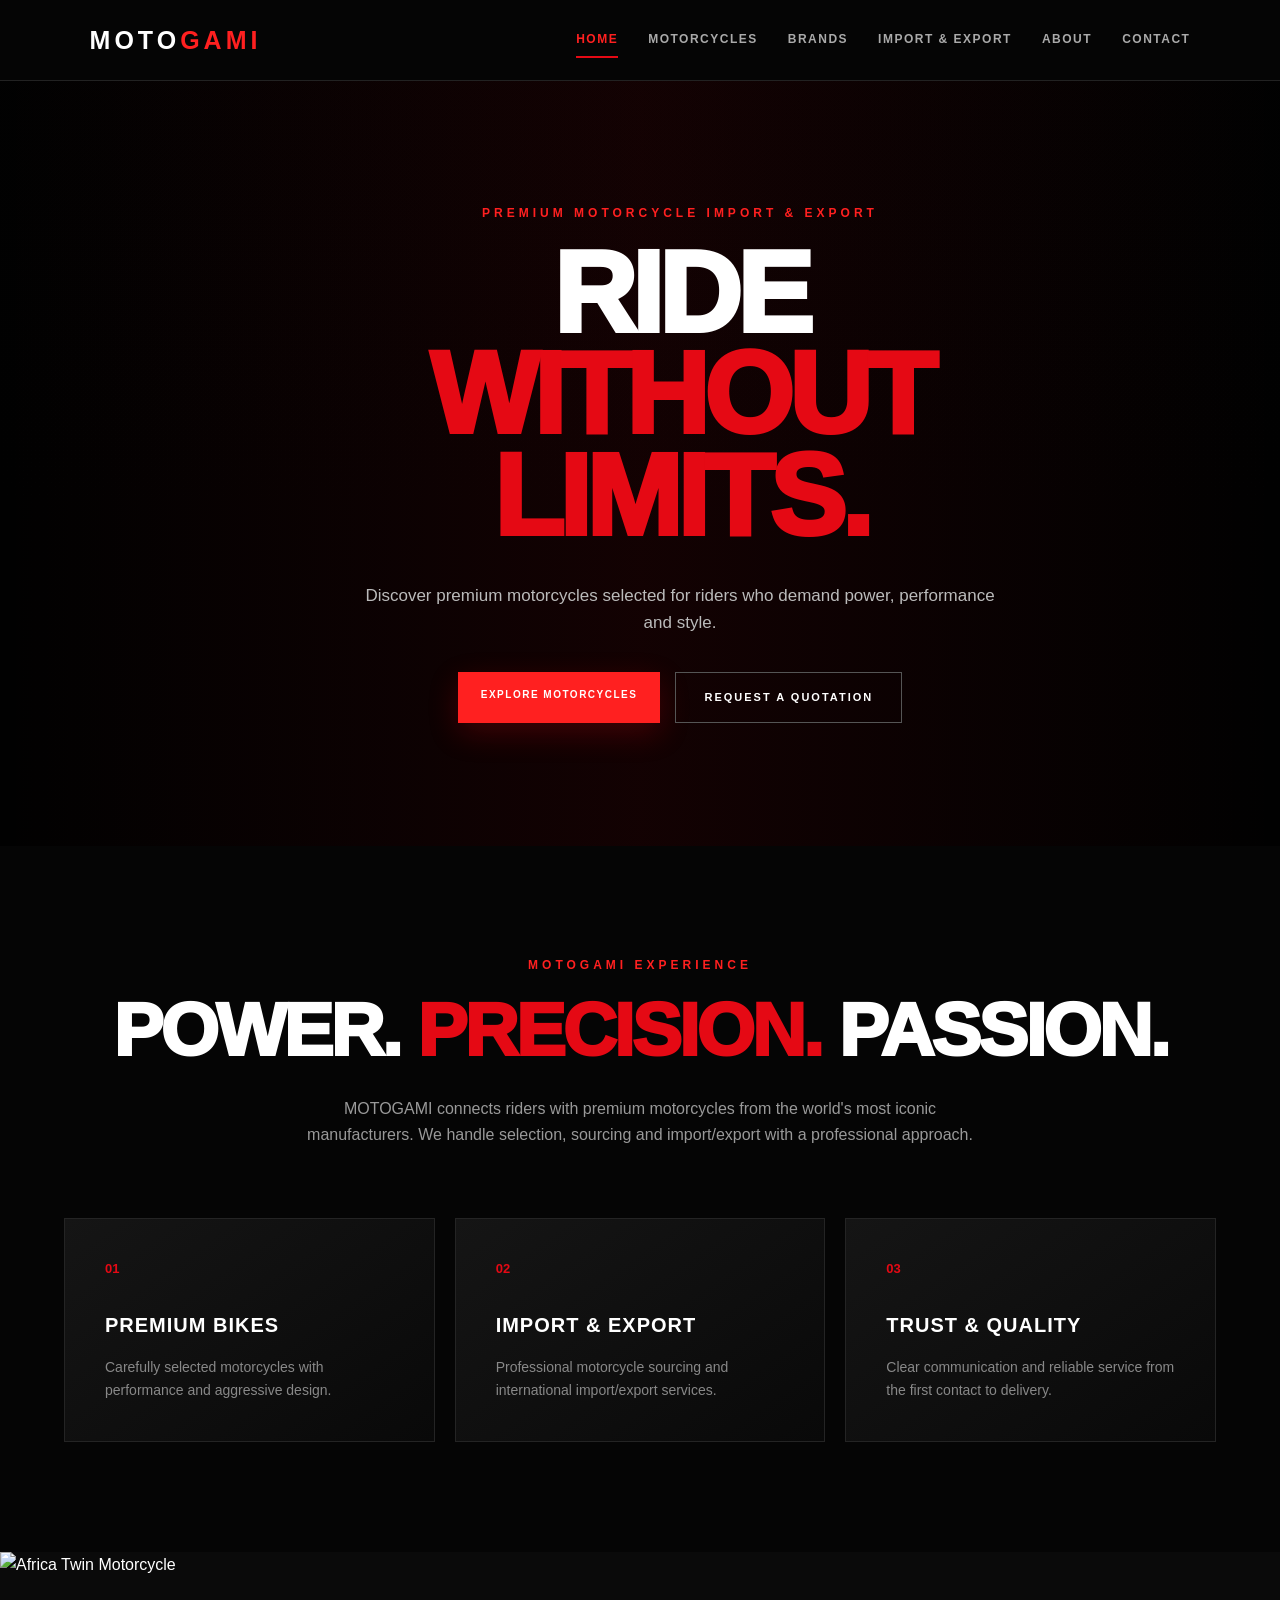
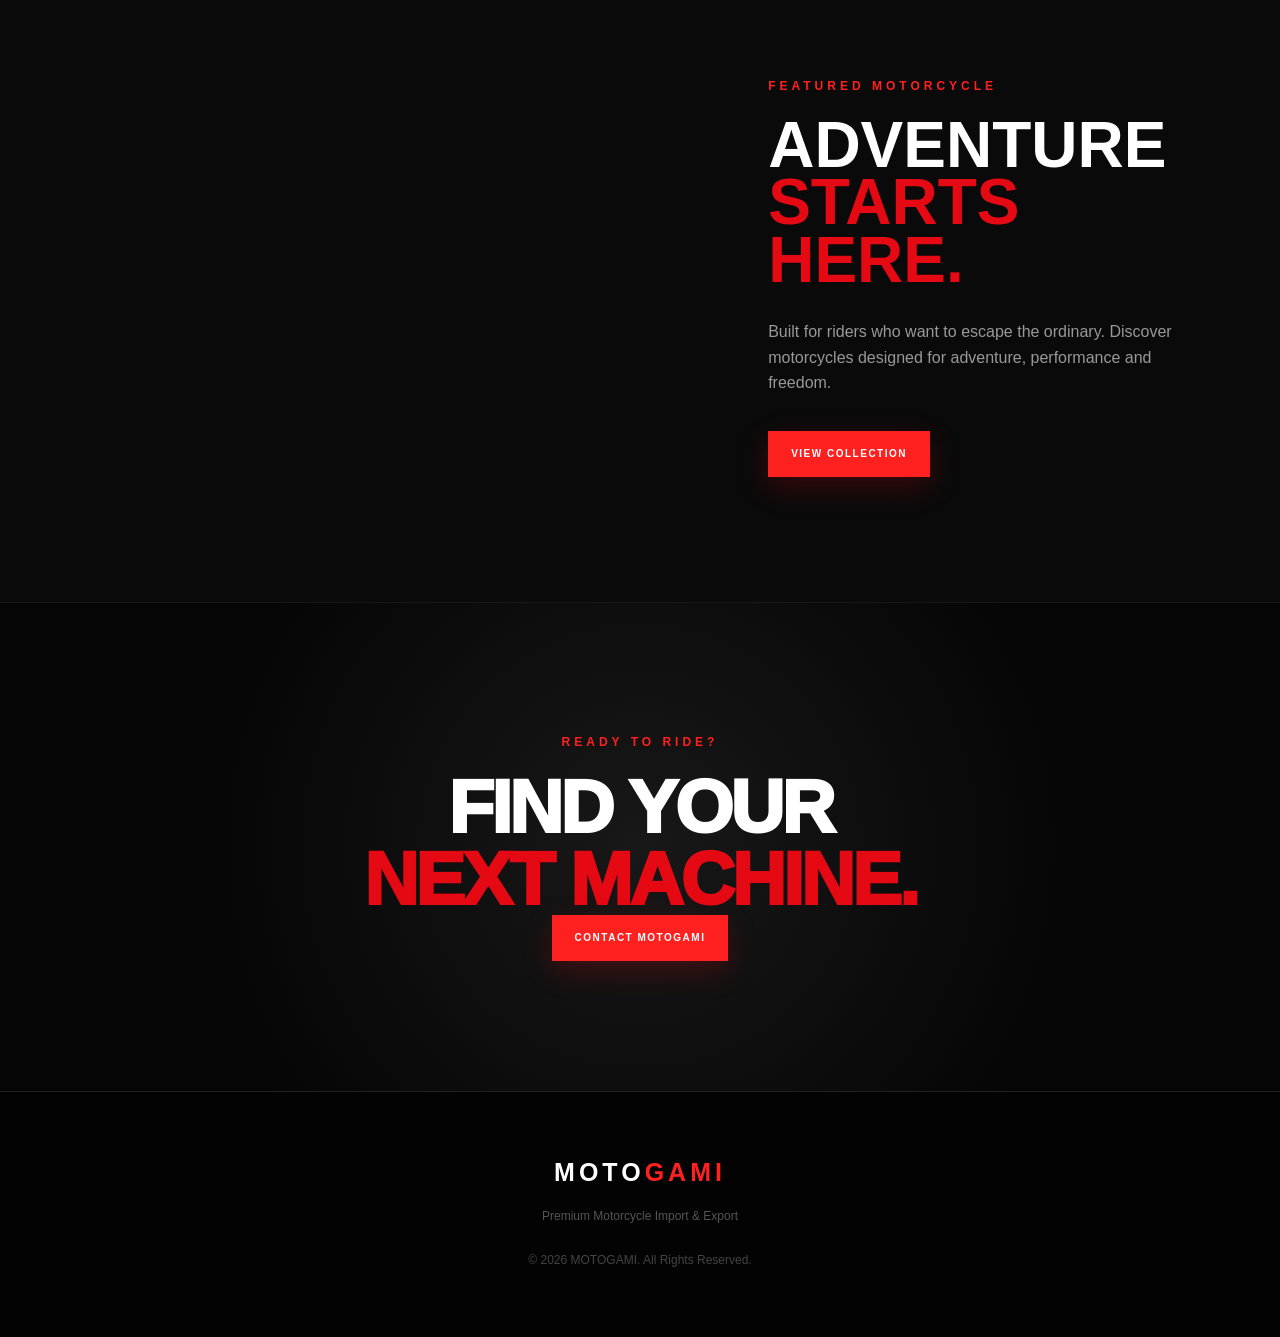
==== index.html @ 8d2bdc22 "Add files via upload" ====
<!DOCTYPE html>
<html lang="en">

<head>
    <meta charset="UTF-8">
    <meta name="viewport" content="width=device-width, initial-scale=1.0">

    <title>MOTOGAMI | Premium Motorcycles</title>

    <link rel="stylesheet" href="style.css">
</head>

<body>

    <!-- NAVBAR -->
    <header class="navbar">

        <div class="logo">
            MOTO<span>GAMI</span>
        </div>

        <nav>
            <a href="index.html" class="active">HOME</a>
            <a href="motorcycles.html">MOTORCYCLES</a>
            <a href="brands.html">BRANDS</a>
            <a href="import-export.html">IMPORT & EXPORT</a>
            <a href="about.html">ABOUT</a>
            <a href="contact.html">CONTACT</a>
        </nav>

    </header>


    <!-- HERO -->
    <main>

        <section class="hero">

            <div class="hero-overlay"></div>

            <div class="hero-content">

                <p class="small-title">
                    PREMIUM MOTORCYCLE IMPORT & EXPORT
                </p>

                <h1>
                    RIDE<br>
                    <span>WITHOUT LIMITS.</span>
                </h1>

                <p class="hero-text">
                    Discover premium motorcycles selected for riders
                    who demand power, performance and style.
                </p>

                <div class="hero-buttons">

                    <a href="motorcycles.html" class="btn btn-primary">
                        EXPLORE MOTORCYCLES
                    </a>

                    <a href="contact.html" class="btn btn-outline">
                        REQUEST A QUOTATION
                    </a>

                </div>

            </div>

        </section>


        <!-- INTRO -->
        <section class="section">

            <p class="section-label">MOTOGAMI EXPERIENCE</p>

            <h2>
                POWER. <span>PRECISION.</span> PASSION.
            </h2>

            <p class="section-description">
                MOTOGAMI connects riders with premium motorcycles
                from the world's most iconic manufacturers.
                We handle selection, sourcing and import/export
                with a professional approach.
            </p>


            <div class="feature-grid">

                <div class="feature-card">

                    <div class="feature-number">01</div>

                    <h3>PREMIUM BIKES</h3>

                    <p>
                        Carefully selected motorcycles with
                        performance and aggressive design.
                    </p>

                </div>


                <div class="feature-card">

                    <div class="feature-number">02</div>

                    <h3>IMPORT & EXPORT</h3>

                    <p>
                        Professional motorcycle sourcing and
                        international import/export services.
                    </p>

                </div>


                <div class="feature-card">

                    <div class="feature-number">03</div>

                    <h3>TRUST & QUALITY</h3>

                    <p>
                        Clear communication and reliable service
                        from the first contact to delivery.
                    </p>

                </div>

            </div>

        </section>


        <!-- FEATURED MOTORCYCLE -->

        <section class="featured">

            <div class="featured-image">

                <img src="images/africa-twin.jpg"
                     alt="Africa Twin Motorcycle">

            </div>

            <div class="featured-content">

                <p class="section-label">
                    FEATURED MOTORCYCLE
                </p>

                <h2>
                    ADVENTURE<br>
                    <span>STARTS HERE.</span>
                </h2>

                <p>
                    Built for riders who want to escape the ordinary.
                    Discover motorcycles designed for adventure,
                    performance and freedom.
                </p>

                <a href="motorcycles.html" class="btn btn-primary">
                    VIEW COLLECTION
                </a>

            </div>

        </section>


        <!-- CTA -->

        <section class="cta">

            <p class="section-label">
                READY TO RIDE?
            </p>

            <h2>
                FIND YOUR<br>
                <span>NEXT MACHINE.</span>
            </h2>

            <a href="contact.html" class="btn btn-primary">
                CONTACT MOTOGAMI
            </a>

        </section>

    </main>


    <!-- FOOTER -->

    <footer>

        <div class="footer-logo">
            MOTO<span>GAMI</span>
        </div>

        <p>
            Premium Motorcycle Import & Export
        </p>

        <p class="copyright">
            © 2026 MOTOGAMI. All Rights Reserved.
        </p>

    </footer>


    <script src="script.js"></script>

</body>
</html>
---- style.css ----
/* =====================================================
   MOTOGAMI
   PREMIUM MOTORCYCLE IMPORT & EXPORT
   ===================================================== */


/* ---------- RESET ---------- */

* {
    margin: 0;
    padding: 0;
    box-sizing: border-box;
}


html {
    scroll-behavior: smooth;
}


body {
    font-family: Arial, Helvetica, sans-serif;

    background:
        radial-gradient(circle at top,
            #171717 0%,
            #080808 45%,
            #030303 100%);

    color: #ffffff;

    line-height: 1.6;

    overflow-x: hidden;
}


img {
    width: 100%;
    display: block;
}


a {
    text-decoration: none;
    color: inherit;
}


/* =====================================================
   NAVBAR
   ===================================================== */

.navbar {

    width: 100%;

    padding: 25px 7%;

    display: flex;

    justify-content: space-between;

    align-items: center;

    position: relative;

    z-index: 100;

    background:
        rgba(5, 5, 5, 0.92);

    border-bottom:
        1px solid rgba(255, 255, 255, 0.07);

    backdrop-filter: blur(12px);
}


.logo {

    font-size: 25px;

    font-weight: 900;

    letter-spacing: 4px;

}


.logo span,
.footer-logo span {

    color: #e50914;

}


nav {

    display: flex;

    gap: 28px;

    align-items: center;

}


nav a {

    font-size: 11px;

    font-weight: 800;

    letter-spacing: 1.5px;

    color: #999;

    position: relative;

    transition: 0.3s;

}


nav a::after {

    content: "";

    position: absolute;

    left: 0;

    bottom: -8px;

    width: 0;

    height: 2px;

    background: #e50914;

    transition: 0.3s;

}


nav a:hover,
nav a.active {

    color: #ffffff;

}


nav a:hover::after,
nav a.active::after {

    width: 100%;

}


/* =====================================================
   HERO
   ===================================================== */

.hero {

    min-height: 85vh;

    position: relative;

    display: flex;

    align-items: center;

    justify-content: center;

    text-align: center;

    overflow: hidden;

    background-image:
        linear-gradient(rgba(0, 0, 0, 0.70),
            rgba(0, 0, 0, 0.88)),
        url("images/africa-twin.jpg");

    background-size: cover;

    background-position: center;

}


.hero::before {

    content: "";

    position: absolute;

    inset: 0;

    background:
        linear-gradient(90deg,
            transparent,
            rgba(229, 9, 20, 0.08),
            transparent);

}


.hero-content {

    position: relative;

    z-index: 2;

    max-width: 900px;

    padding: 40px;

}


.small-title,
.section-label {

    color: #e50914;

    font-size: 12px;

    font-weight: 900;

    letter-spacing: 4px;

    margin-bottom: 20px;

}


.hero h1 {

    font-size: clamp(60px, 9vw, 130px);

    line-height: 0.88;

    font-weight: 1000;

    letter-spacing: -5px;

    text-transform: uppercase;

}


.hero h1 span,
h2 span,
.page-hero h1 span {

    color: #e50914;

}


.hero-text {

    max-width: 650px;

    margin: 35px auto;

    color: #bbb;

    font-size: 17px;

}


.hero-buttons {

    display: flex;

    justify-content: center;

    gap: 15px;

    flex-wrap: wrap;

}


/* =====================================================
   BUTTONS
   ===================================================== */

.btn {

    display: inline-flex;

    align-items: center;

    justify-content: center;

    padding: 16px 28px;

    font-size: 11px;

    font-weight: 900;

    letter-spacing: 2px;

    transition: 0.3s;

}


.btn-primary {

    background: #e50914;

    color: white;

    box-shadow:
        0 10px 30px rgba(229, 9, 20, 0.22);

}


.btn-primary:hover {

    background: #ff1824;

    transform: translateY(-3px);

    box-shadow:
        0 15px 40px rgba(229, 9, 20, 0.35);

}


.btn-outline {

    border: 1px solid #555;

    color: white;

}


.btn-outline:hover {

    border-color: #e50914;

    background: rgba(229, 9, 20, 0.1);

    transform: translateY(-3px);

}


/* =====================================================
   GENERAL SECTION
   ===================================================== */

.section {

    width: min(1200px, 90%);

    margin: auto;

    padding: 110px 0;

    text-align: center;

}


.section h2,
.cta h2,
.process-intro h2,
.about-content h2,
.values h2,
.contact-info h2 {

    font-size: clamp(40px, 6vw, 75px);

    line-height: 0.95;

    font-weight: 1000;

    letter-spacing: -3px;

}


.section-description {

    max-width: 700px;

    margin: 30px auto 70px;

    color: #999;

}


/* =====================================================
   FEATURES
   ===================================================== */

.feature-grid {

    display: grid;

    grid-template-columns:
        repeat(3, 1fr);

    gap: 20px;

}


.feature-card {

    text-align: left;

    padding: 40px;

    background:
        linear-gradient(145deg,
            #151515,
            #090909);

    border:
        1px solid #242424;

    position: relative;

    transition: 0.3s;

}


.feature-card:hover {

    transform: translateY(-8px);

    border-color: #e50914;

}


.feature-number {

    color: #e50914;

    font-size: 13px;

    font-weight: 900;

    margin-bottom: 30px;

}


.feature-card h3 {

    font-size: 20px;

    letter-spacing: 1px;

    margin-bottom: 15px;

}


.feature-card p {

    color: #888;

    font-size: 14px;

}


/* =====================================================
   FEATURED
   ===================================================== */

.featured {

    display: grid;

    grid-template-columns:
        1.2fr 1fr;

    align-items: center;

    min-height: 650px;

    background: #0a0a0a;

}


.featured-image {

    height: 100%;

    min-height: 600px;

    overflow: hidden;

}


.featured-image img {

    height: 100%;

    object-fit: cover;

    transition: 0.8s;

}


.featured:hover img {

    transform: scale(1.04);

}


.featured-content {

    padding: 70px;

    text-align: left;

}


.featured-content h2 {

    font-size: clamp(45px, 5vw, 80px);

    line-height: 0.9;

    margin-bottom: 30px;

}


.featured-content p:not(.section-label) {

    color: #999;

    max-width: 500px;

    margin-bottom: 35px;

}


/* =====================================================
   PAGE HERO
   ===================================================== */

.page-hero {

    min-height: 430px;

    padding: 100px 20px 80px;

    display: flex;

    flex-direction: column;

    align-items: center;

    justify-content: center;

    text-align: center;

    background:
        radial-gradient(circle,
            #191919,
            #050505 70%);

    border-bottom:
        1px solid #202020;

}


.page-hero h1 {

    font-size:
        clamp(55px, 8vw, 100px);

    line-height: 0.9;

    letter-spacing: -4px;

}


.page-hero p:last-child {

    color: #888;

    margin-top: 25px;

}


/* =====================================================
   MOTORCYCLES
   ===================================================== */

.bike-grid {

    display: grid;

    grid-template-columns:
        repeat(2, 1fr);

    gap: 30px;

    text-align: left;

}


.bike-card {

    background: #101010;

    border: 1px solid #222;

    overflow: hidden;

    transition: 0.4s;

}


.bike-card:hover {

    transform: translateY(-8px);

    border-color: #e50914;

}


.bike-image {

    height: 350px;

    position: relative;

    overflow: hidden;

}


.bike-image img {

    height: 100%;

    object-fit: cover;

    transition: 0.5s;

}


.bike-card:hover .bike-image img {

    transform: scale(1.07);

}


.bike-tag {

    position: absolute;

    top: 20px;

    right: 20px;

    padding: 8px 12px;

    background: #e50914;

    font-size: 9px;

    font-weight: 900;

    letter-spacing: 1px;

}


.bike-info {

    padding: 30px;

}


.bike-number {

    color: #e50914;

    font-size: 12px;

    font-weight: 900;

}


.bike-info h3 {

    font-size: 25px;

    margin: 8px 0 12px;

}


.bike-info p:not(.bike-number) {

    color: #888;

    font-size: 14px;

    margin-bottom: 25px;

}


.card-btn {

    color: #fff;

    font-size: 10px;

    font-weight: 900;

    letter-spacing: 1px;

    transition: 0.3s;

}


.card-btn:hover {

    color: #e50914;

}


/* =====================================================
   BRANDS
   ===================================================== */

.brand-grid {

    display: grid;

    grid-template-columns:
        repeat(2, 1fr);

    gap: 25px;

}


.brand-card {

    height: 430px;

    position: relative;

    overflow: hidden;

    border: 1px solid #222;

}


.brand-card img {

    height: 100%;

    object-fit: cover;

    transition: 0.6s;

}


.brand-card::after {

    content: "";

    position: absolute;

    inset: 0;

    background:
        linear-gradient(transparent 20%,
            rgba(0, 0, 0, 0.9) 100%);

}


.brand-card:hover img {

    transform: scale(1.06);

}


.brand-overlay {

    position: absolute;

    z-index: 2;

    left: 35px;

    right: 35px;

    bottom: 30px;

    text-align: left;

}


.brand-overlay p {

    color: #e50914;

    font-weight: 900;

}


.brand-overlay h2 {

    font-size: 50px;

    margin: 5px 0;

}


.brand-overlay span {

    color: #aaa;

    font-size: 10px;

    letter-spacing: 2px;

}


.brand-overlay a {

    display: block;

    margin-top: 20px;

    font-size: 10px;

    font-weight: 900;

    color: white;

}


.brand-overlay a:hover {

    color: #e50914;

}


/* =====================================================
   IMPORT EXPORT
   ===================================================== */

.process-intro {

    max-width: 750px;

    margin: auto;

    text-align: center;

}


.process-intro .section-description {

    margin-bottom: 60px;

}


.process-grid {

    display: grid;

    grid-template-columns:
        repeat(4, 1fr);

    gap: 15px;

}


.process-card {

    padding: 35px 25px;

    background: #101010;

    border: 1px solid #222;

    text-align: left;

    transition: 0.3s;

}


.process-card:hover {

    border-color: #e50914;

}


.process-card>span {

    color: #e50914;

    font-size: 13px;

    font-weight: 900;

}


.process-card h3 {

    margin: 30px 0 12px;

}


.process-card p {

    color: #777;

    font-size: 13px;

}


.import-highlight {

    min-height: 500px;

    display: flex;

    align-items: center;

    justify-content: center;

    text-align: center;

    padding: 80px 20px;

    background:
        linear-gradient(rgba(0, 0, 0, .78),
            rgba(0, 0, 0, .88)),
        url("images/bike7.jpg");

    background-size: cover;

    background-position: center;

}


.import-highlight h2 {

    font-size: clamp(50px, 7vw, 90px);

    line-height: .9;

    margin-bottom: 25px;

}


.import-highlight p:not(.section-label) {

    color: #999;

    margin-bottom: 30px;

}


/* =====================================================
   ABOUT
   ===================================================== */

.about-section {

    width: min(1100px, 90%);

    margin: auto;

    padding: 120px 0;

    display: grid;

    grid-template-columns:
        1.3fr .7fr;

    gap: 80px;

    align-items: center;

}


.about-content p:not(.section-label) {

    color: #999;

    margin-top: 25px;

    max-width: 650px;

}


.about-stats {

    display: grid;

    gap: 20px;

}


.stat {

    padding: 30px;

    background: #101010;

    border-left: 3px solid #e50914;

}


.stat strong {

    display: block;

    font-size: 50px;

}


.stat span {

    color: #777;

    font-size: 10px;

    letter-spacing: 2px;

}


.values {

    width: min(1100px, 90%);

    margin: auto;

    padding: 100px 0;

    text-align: center;

}


.values-grid {

    display: grid;

    grid-template-columns:
        repeat(3, 1fr);

    gap: 20px;

    margin-top: 60px;

}


.value-card {

    padding: 40px;

    border: 1px solid #222;

    text-align: left;

}


.value-card h3 {

    margin-bottom: 15px;

}


.value-card p {

    color: #777;

}


/* =====================================================
   CONTACT
   ===================================================== */

.contact-section {

    width: min(1100px, 90%);

    margin: auto;

    padding: 110px 0;

    display: grid;

    grid-template-columns:
        1fr 1fr;

    gap: 80px;

}


.contact-info {

    text-align: left;

}


.contact-item {

    margin-top: 35px;

    padding-bottom: 25px;

    border-bottom: 1px solid #222;

}


.contact-item span {

    display: block;

    color: #e50914;

    font-size: 10px;

    font-weight: 900;

    letter-spacing: 2px;

    margin-bottom: 8px;

}


.contact-item a {

    font-size: 18px;

    font-weight: 700;

}


.contact-item a:hover {

    color: #e50914;

}


.contact-item p {

    color: #aaa;

}


.contact-form {

    background: #0e0e0e;

    padding: 40px;

    border: 1px solid #222;

}


.form-group {

    margin-bottom: 22px;

}


.form-group label {

    display: block;

    font-size: 9px;

    font-weight: 900;

    letter-spacing: 2px;

    margin-bottom: 8px;

    color: #aaa;

}


.form-group input,
.form-group textarea {

    width: 100%;

    padding: 15px;

    background: #070707;

    border: 1px solid #292929;

    color: white;

    outline: none;

    font-family: inherit;

    transition: .3s;

}


.form-group input:focus,
.form-group textarea:focus {

    border-color: #e50914;

}


.form-group textarea {

    resize: vertical;

}


.form-button {

    border: none;

    width: 100%;

    cursor: pointer;

}


#formMessage {

    margin-top: 15px;

    text-align: center;

    font-size: 13px;

    color: #e50914;

}


/* =====================================================
   CTA
   ===================================================== */

.cta {

    padding: 130px 20px;

    text-align: center;

    border-top: 1px solid #181818;

    background:
        radial-gradient(circle,
            #181818,
            #050505 65%);

}


.cta p:not(.section-label) {

    color: #888;

    margin: 25px auto 35px;

}


/* =====================================================
   FOOTER
   ===================================================== */

footer {

    padding: 60px 20px;

    text-align: center;

    border-top: 1px solid #1d1d1d;

    background: #030303;

}


.footer-logo {

    font-size: 25px;

    font-weight: 900;

    letter-spacing: 4px;

    margin-bottom: 15px;

}


footer>p {

    color: #666;

    font-size: 12px;

}


footer .copyright {

    margin-top: 25px;

    color: #444;

}


/* =====================================================
   RESPONSIVE
   ===================================================== */

@media (max-width: 900px) {


    .navbar {

        flex-direction: column;

        gap: 25px;

    }


    nav {

        flex-wrap: wrap;

        justify-content: center;

        gap: 18px;

    }


    .feature-grid,
    .values-grid,
    .process-grid {

        grid-template-columns:
            repeat(2, 1fr);

    }


    .featured {

        grid-template-columns: 1fr;

    }


    .featured-image {

        min-height: 450px;

    }


    .featured-content {

        padding: 60px 8%;

        text-align: center;

    }


    .featured-content p {

        margin-left: auto;

        margin-right: auto;

    }


    .bike-grid,
    .brand-grid {

        grid-template-columns: 1fr;

    }


    .about-section,
    .contact-section {

        grid-template-columns: 1fr;

    }

}


@media (max-width: 600px) {


    .navbar {

        padding: 20px 15px;

    }


    nav {

        gap: 12px;

    }


    nav a {

        font-size: 9px;

    }


    .hero {

        min-height: 75vh;

    }


    .hero-content {

        padding: 20px;

    }


    .hero h1 {

        letter-spacing: -3px;

    }


    .hero-text {

        font-size: 14px;

    }


    .section {

        padding: 75px 0;

    }


    .feature-grid,
    .values-grid,
    .process-grid {

        grid-template-columns: 1fr;

    }


    .bike-image {

        height: 280px;

    }


    .brand-card {

        height: 350px;

    }


    .brand-overlay h2 {

        font-size: 40px;

    }


    .about-section,
    .contact-section {

        padding: 75px 0;

    }


    .contact-form {

        padding: 25px;

    }


    .cta {

        padding: 90px 20px;

    }

}

/* =========================================
   MOTOGAMI - GLOBAL STYLE
========================================= */

* {
    margin: 0;
    padding: 0;
    box-sizing: border-box;
}

html {
    scroll-behavior: smooth;
}

body {
    background: #050505;
    color: #ffffff;
    font-family: Arial, Helvetica, sans-serif;
    line-height: 1.6;
}


/* =========================================
   NAVBAR
========================================= */

.navbar {
    width: 100%;
    min-height: 80px;

    display: flex;
    justify-content: space-between;
    align-items: center;

    padding: 20px 7%;

    background: #050505;

    border-bottom: 1px solid #222;

    position: sticky;
    top: 0;
    z-index: 1000;
}

.logo {
    font-size: 25px;
    font-weight: 900;
    letter-spacing: 4px;
}

.logo span,
.footer-logo span {
    color: #ff2020;
}

.navbar nav {
    display: flex;
    gap: 30px;
}

.navbar nav a {
    color: #aaa;
    text-decoration: none;

    font-size: 12px;
    font-weight: bold;

    letter-spacing: 1.5px;

    transition: 0.3s;
}

.navbar nav a:hover,
.navbar nav a.active {
    color: #ff2020;
}


/* =========================================
   PAGE HERO
========================================= */

.page-hero {
    min-height: 55vh;

    display: flex;
    justify-content: center;
    align-items: center;

    text-align: center;

    position: relative;

    background:
        linear-gradient(rgba(0, 0, 0, 0.65),
            rgba(0, 0, 0, 0.9)),
        url("images/hero.jpg");

    background-size: cover;
    background-position: center;
}

.hero-overlay {
    max-width: 900px;
    padding: 40px;
}

.small-title,
.section-label {
    color: #ff2020;

    font-size: 12px;
    font-weight: bold;

    letter-spacing: 4px;

    margin-bottom: 20px;
}

.page-hero h1 {
    font-size: clamp(45px, 8vw, 100px);

    font-weight: 900;

    line-height: 0.95;

    letter-spacing: -3px;
}

.page-hero h1 span {
    display: block;
    color: #ff2020;
}

.page-hero p {
    margin-top: 30px;

    color: #aaa;

    font-size: 16px;
}


/* =========================================
   INTRO
========================================= */

.motorcycle-intro {
    max-width: 900px;

    margin: auto;

    padding: 110px 25px 70px;

    text-align: center;
}

.motorcycle-intro h2 {
    font-size: clamp(40px, 6vw, 75px);

    line-height: 1;

    font-weight: 900;

    margin-bottom: 25px;
}

.motorcycle-intro h2 span {
    color: #ff2020;
}

.intro-text {
    max-width: 650px;

    margin: auto;

    color: #888;

    font-size: 16px;
}


/* =========================================
   MOTORCYCLE GRID
========================================= */

.motorcycles-container {

    width: 86%;

    max-width: 1500px;

    margin: auto;

    display: grid;

    grid-template-columns: repeat(2, 1fr);

    gap: 45px;

    padding-bottom: 120px;
}


/* =========================================
   BIKE CARD
========================================= */

.bike-card {

    background: #0b0b0b;

    border: 1px solid #222;

    overflow: hidden;

    transition: 0.4s;

    position: relative;
}

.bike-card:hover {

    transform: translateY(-8px);

    border-color: #ff2020;

    box-shadow:
        0 20px 60px rgba(255, 0, 0, 0.12);
}


/* =========================================
   BIKE IMAGE
========================================= */

.bike-image {

    width: 100%;

    height: 400px;

    position: relative;

    overflow: hidden;

    background: #111;
}

.bike-image img {

    width: 100%;
    height: 100%;

    object-fit: cover;

    transition: 0.6s;
}

.bike-card:hover .bike-image img {

    transform: scale(1.06);
}


/* NUMBER */

.bike-number {

    position: absolute;

    top: 20px;
    left: 20px;

    width: 45px;
    height: 45px;

    display: flex;
    justify-content: center;
    align-items: center;

    background: #ff2020;

    color: #fff;

    font-weight: 900;

    font-size: 14px;
}


/* =========================================
   BIKE INFORMATION
========================================= */

.bike-info {

    padding: 35px;
    text-align: center;
}

.bike-category {

    color: #ff2020;

    font-size: 10px;

    letter-spacing: 3px;

    font-weight: bold;

    margin-bottom: 10px;
}

.bike-info h3 {

    font-size: 32px;

    font-weight: 900;

    margin-bottom: 15px;

    text-transform: uppercase;
}

.bike-description {

    color: #888;

    font-size: 14px;

    max-width: 600px;

    margin: auto auto 30px;
}


/* =========================================
   SPECS
========================================= */

.specs {

    display: grid;

    grid-template-columns: repeat(3, 1fr);

    border-top: 1px solid #222;
    border-bottom: 1px solid #222;

    margin-bottom: 25px;
}

.specs div {

    padding: 18px 8px;

    border-right: 1px solid #222;
}

.specs div:nth-child(3n) {
    border-right: none;
}

.specs span {

    display: block;

    color: #666;

    font-size: 9px;

    letter-spacing: 1px;

    margin-bottom: 5px;
}

.specs strong {

    display: block;

    color: #fff;

    font-size: 13px;
}


/* =========================================
   EXTRA DETAILS
========================================= */

.bike-details {

    padding: 15px 0;

    border-bottom: 1px solid #222;

    margin-bottom: 25px;
}

.bike-details p {

    color: #777;

    font-size: 12px;

    margin: 6px 0;
}

.bike-details strong {

    color: #ddd;
}


/* =========================================
   BUTTONS
========================================= */

.bike-actions {

    display: flex;

    justify-content: center;

    gap: 12px;

    flex-wrap: wrap;
}

.btn-primary,
.btn-secondary {

    display: inline-block;

    padding: 14px 22px;

    text-decoration: none;

    font-size: 10px;

    font-weight: bold;

    letter-spacing: 1.5px;

    transition: 0.3s;
}

.btn-primary {

    background: #ff2020;

    color: white;

    border: 1px solid #ff2020;
}

.btn-primary:hover {

    background: transparent;

    color: #ff2020;
}

.btn-secondary {

    color: white;

    border: 1px solid #444;
}

.btn-secondary:hover {

    border-color: #ff2020;

    color: #ff2020;
}


/* =========================================
   CTA
========================================= */

.motorcycle-cta {

    width: 86%;

    max-width: 1200px;

    margin: 0 auto 120px;

    padding: 90px 40px;

    text-align: center;

    background: #0b0b0b;

    border: 1px solid #222;
}

.motorcycle-cta h2 {

    font-size: clamp(40px, 6vw, 70px);

    line-height: 1;

    font-weight: 900;

    margin-bottom: 25px;
}

.motorcycle-cta h2 span {

    color: #ff2020;
}

.motorcycle-cta p:not(.section-label) {

    color: #888;

    max-width: 600px;

    margin: 0 auto 35px;
}


/* =========================================
   FOOTER
========================================= */

footer {

    text-align: center;

    padding: 60px 20px;

    border-top: 1px solid #222;

    background: #030303;
}

.footer-logo {

    font-size: 25px;

    font-weight: 900;

    letter-spacing: 4px;

    margin-bottom: 15px;
}

footer p {

    color: #555;

    font-size: 12px;

    margin: 7px;
}


/* =========================================
   RESPONSIVE
========================================= */

@media (max-width: 900px) {

    .navbar {

        flex-direction: column;

        gap: 20px;
    }

    .navbar nav {

        flex-wrap: wrap;

        justify-content: center;

        gap: 15px;
    }

    .motorcycles-container {

        grid-template-columns: 1fr;

        width: 92%;
    }

}


@media (max-width: 600px) {

    .page-hero {

        min-height: 45vh;
    }

    .bike-image {

        height: 280px;
    }

    .bike-info {

        padding: 25px 15px;
    }

    .bike-info h3 {

        font-size: 25px;
    }

    .specs {

        grid-template-columns: repeat(2, 1fr);
    }

    .specs div:nth-child(3n) {

        border-right: 1px solid #222;
    }

    .specs div:nth-child(2n) {

        border-right: none;
    }

    .bike-actions {

        flex-direction: column;
    }

    .btn-primary,
    .btn-secondary {

        width: 100%;

        text-align: center;
    }

}
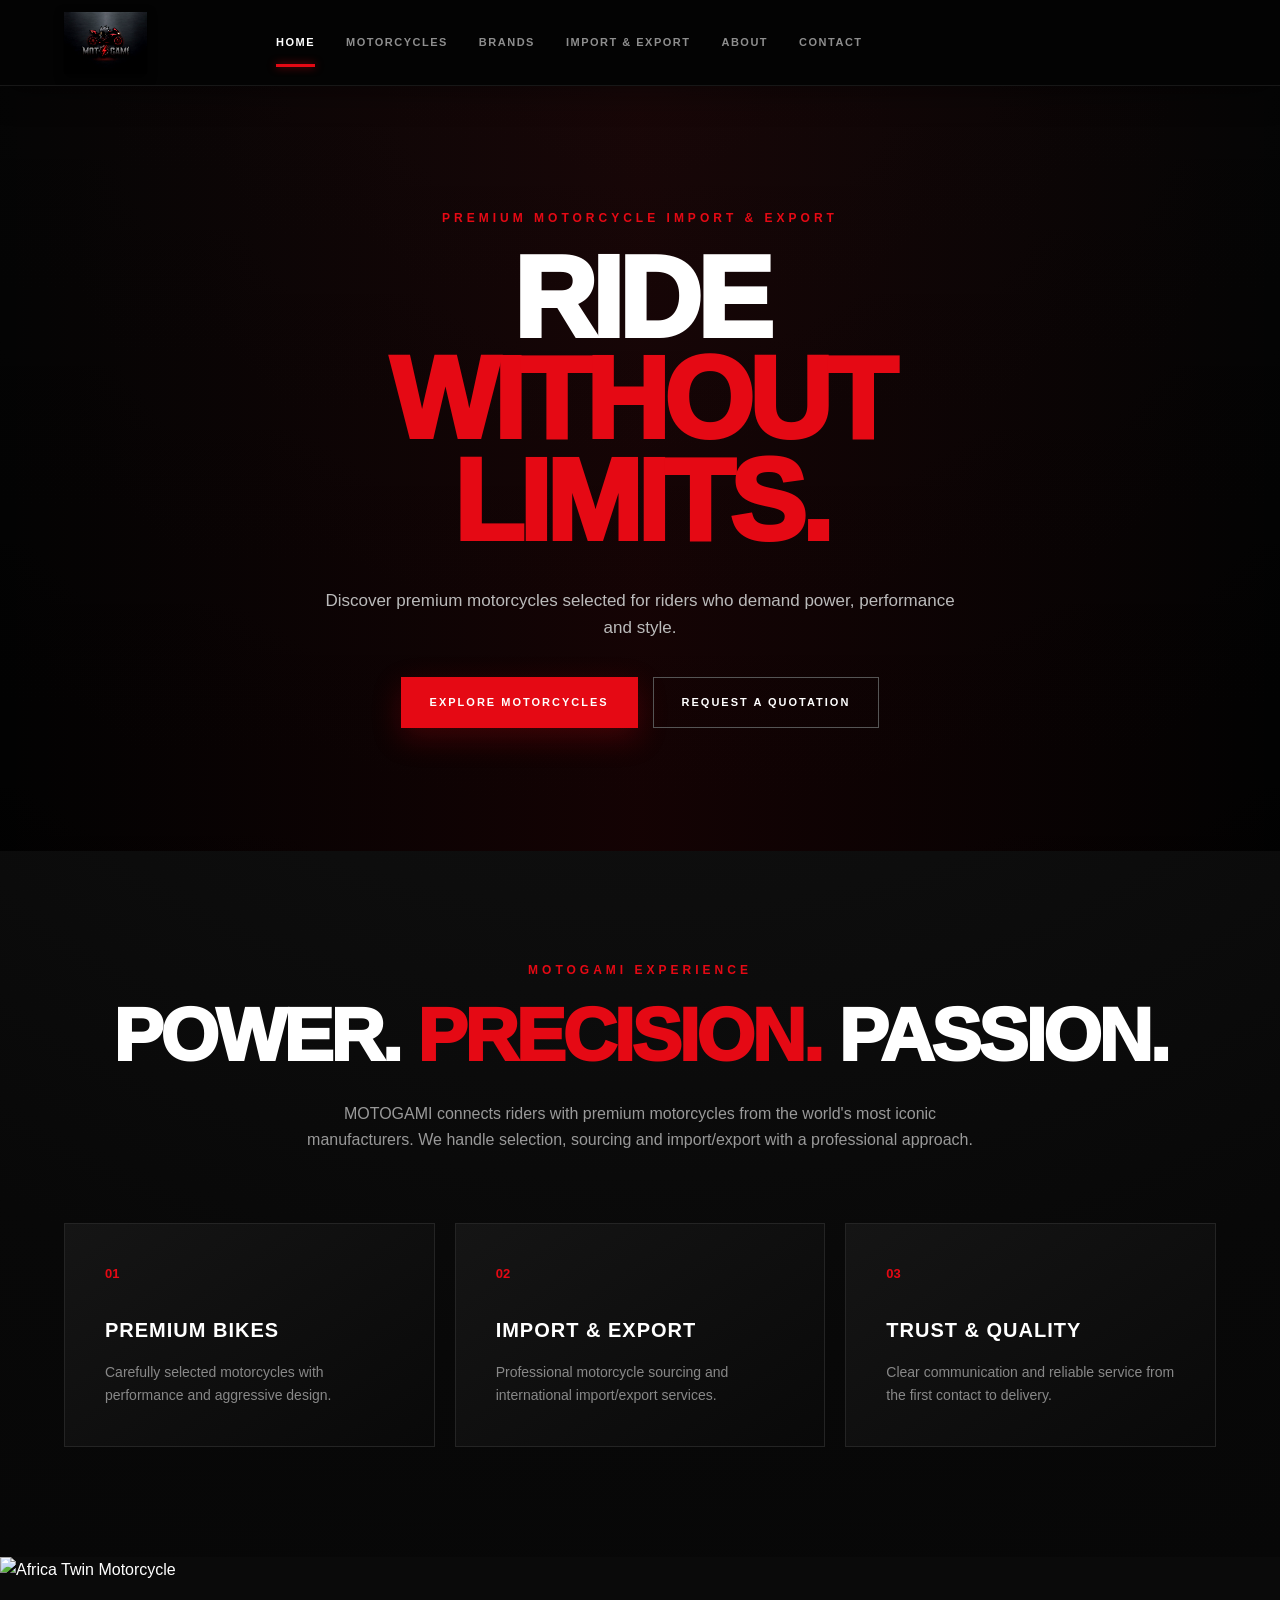
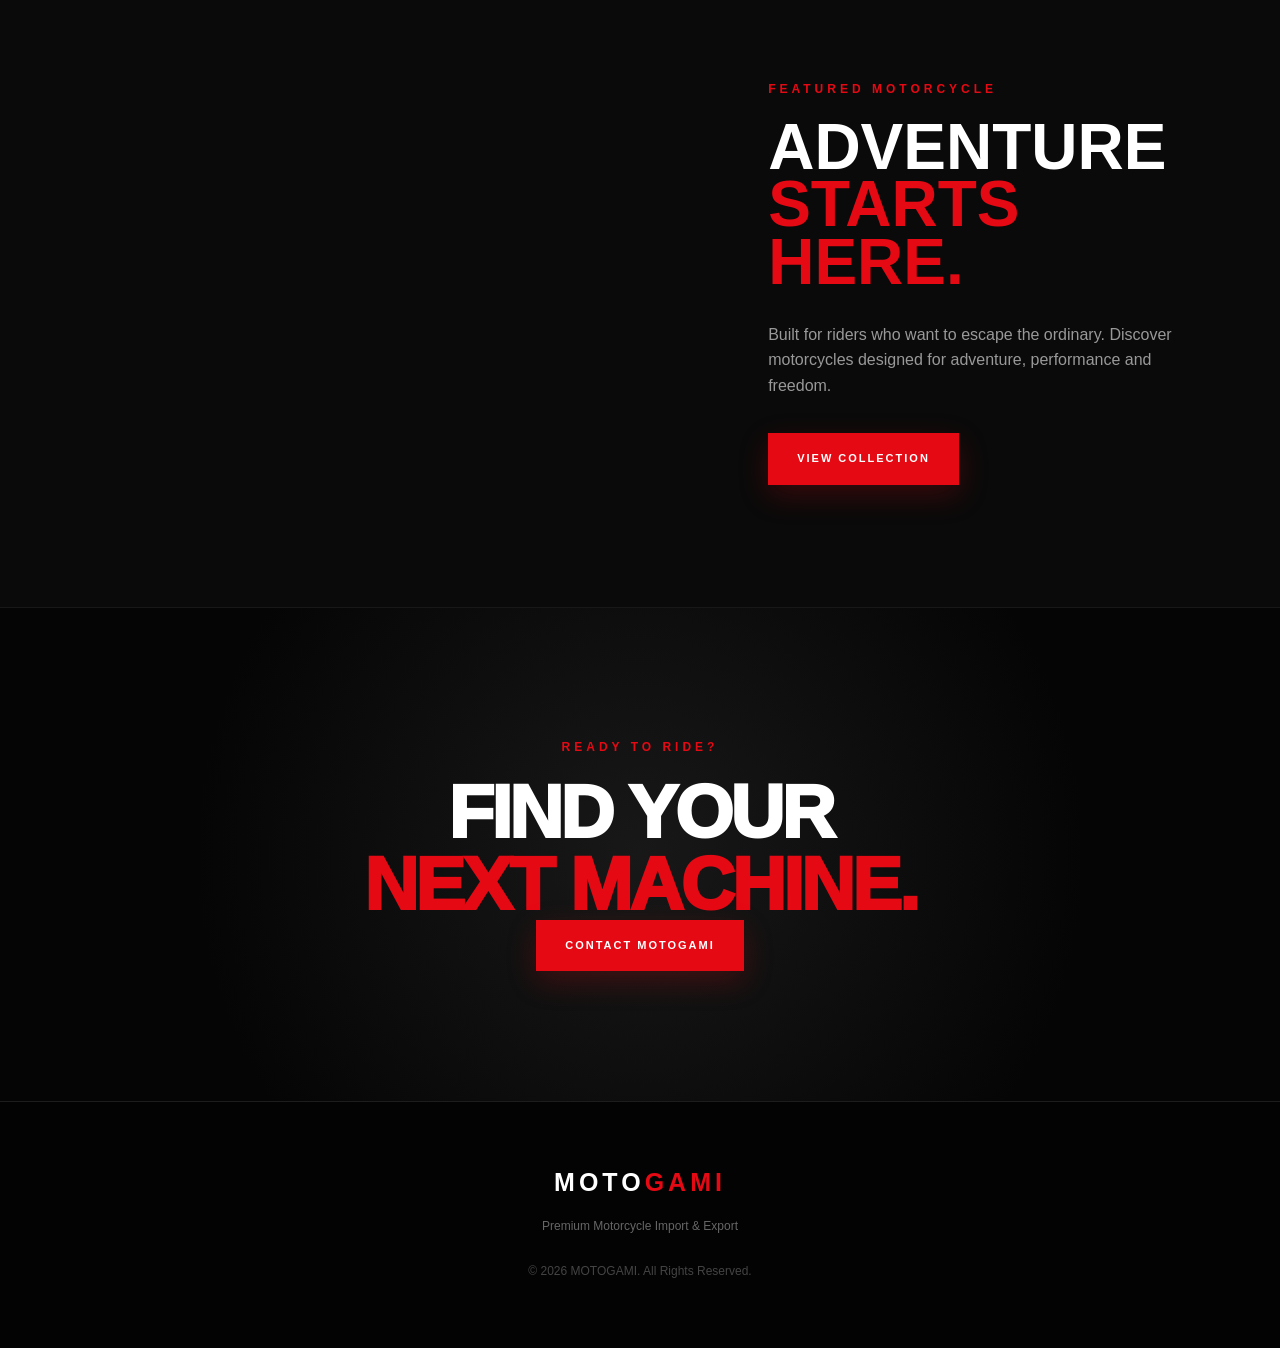
==== commit 74e88b38: "Add files via upload" ====
--- a/index.html
+++ b/index.html
@@ -16,7 +16,7 @@
     <header class="navbar">
 
         <div class="logo">
-            MOTO<span>GAMI</span>
+            <img src="logo.jpg" alt="MOTOGAMI Logo">
         </div>
 
         <nav>
@@ -142,8 +142,7 @@
 
             <div class="featured-image">
 
-                <img src="images/africa-twin.jpg"
-                     alt="Africa Twin Motorcycle">
+                <img src="images/BACKGROUND.jpg" alt="Africa Twin Motorcycle">
 
             </div>
 
@@ -217,4 +216,5 @@
     <script src="script.js"></script>
 
 </body>
+
 </html>
--- a/style.css
+++ b/style.css
@@ -1,10 +1,12 @@
 /* =====================================================
    MOTOGAMI
    PREMIUM MOTORCYCLE IMPORT & EXPORT
-   ===================================================== */
-
-
-/* ---------- RESET ---------- */
+===================================================== */
+
+
+/* =====================================================
+   RESET
+===================================================== */
 
 * {
     margin: 0;
@@ -12,11 +14,9 @@
     box-sizing: border-box;
 }
 
-
 html {
     scroll-behavior: smooth;
 }
-
 
 body {
     font-family: Arial, Helvetica, sans-serif;
@@ -34,13 +34,11 @@
     overflow-x: hidden;
 }
 
-
 img {
     width: 100%;
     display: block;
 }
 
-
 a {
     text-decoration: none;
     color: inherit;
@@ -49,82 +47,196 @@
 
 /* =====================================================
    NAVBAR
-   ===================================================== */
+   NEW VERSION
+===================================================== */
 
 .navbar {
 
     width: 100%;
 
-    padding: 25px 7%;
+    height: 86px;
+
+    padding: 0 5%;
 
     display: flex;
 
-    justify-content: space-between;
-
     align-items: center;
 
+    justify-content: flex-start;
+
+    background:
+        rgba(4, 4, 4, 0.97);
+
+    border-bottom:
+        1px solid rgba(255, 255, 255, 0.08);
+
+    position: sticky;
+
+    top: 0;
+
+    z-index: 1000;
+
+    backdrop-filter: blur(14px);
+
+    box-shadow:
+        0 8px 30px rgba(0, 0, 0, 0.4);
+
+    overflow: hidden;
+}
+
+
+/* =====================================================
+   LOGO
+===================================================== */
+
+.navbar .logo {
+
+    width: 170px;
+
+    height: 70px;
+
+    display: flex;
+
+    align-items: center;
+
+    justify-content: flex-start;
+
+    flex-shrink: 0;
+
     position: relative;
 
-    z-index: 100;
-
-    background:
-        rgba(5, 5, 5, 0.92);
-
-    border-bottom:
-        1px solid rgba(255, 255, 255, 0.07);
-
-    backdrop-filter: blur(12px);
-}
-
-
-.logo {
-
-    font-size: 25px;
+    margin-right: 42px;
+}
+
+
+/* Logo image */
+
+.navbar .logo img {
+
+    width: 165px;
+
+    height: 62px;
+
+    object-fit: contain;
+
+    object-position: left center;
+
+    display: block;
+
+    position: relative;
+
+    z-index: 2;
+
+    filter:
+        brightness(1.08) contrast(1.15) drop-shadow(0 3px 5px rgba(0, 0, 0, 0.85));
+
+    transition:
+        transform 0.35s ease,
+        filter 0.35s ease;
+}
+
+
+/* Logo hover */
+
+.navbar .logo:hover img {
+
+    transform: scale(1.04);
+
+    filter:
+        brightness(1.15) contrast(1.18) drop-shadow(0 0 9px rgba(229, 9, 20, 0.45));
+}
+
+
+/*
+   IMPORTANT:
+   نحيدو الدائرة والـ/// القديمة
+   باش ما يبقاش التخربيق
+*/
+
+.navbar .logo::before,
+.navbar .logo::after {
+
+    display: none !important;
+
+    content: none !important;
+}
+
+
+/* =====================================================
+   NAVIGATION
+===================================================== */
+
+.navbar nav {
+
+    height: 100%;
+
+    display: flex;
+
+    align-items: center;
+
+    justify-content: flex-start;
+
+    gap: 31px;
+
+    flex: 1;
+
+    min-width: 0;
+}
+
+
+/* Navigation links */
+
+.navbar nav a {
+
+    height: 100%;
+
+    display: flex;
+
+    align-items: center;
+
+    justify-content: center;
+
+    position: relative;
+
+    padding: 0;
+
+    color: #8e8e8e;
+
+    font-size: 11px;
 
     font-weight: 900;
 
-    letter-spacing: 4px;
-
-}
-
-
-.logo span,
-.footer-logo span {
-
-    color: #e50914;
-
-}
-
-
-nav {
-
-    display: flex;
-
-    gap: 28px;
-
-    align-items: center;
-
-}
-
-
-nav a {
-
-    font-size: 11px;
-
-    font-weight: 800;
-
     letter-spacing: 1.5px;
 
-    color: #999;
-
-    position: relative;
-
-    transition: 0.3s;
-
-}
-
-
-nav a::after {
+    white-space: nowrap;
+
+    transition:
+        color 0.3s ease,
+        transform 0.3s ease;
+}
+
+
+/* Hover */
+
+.navbar nav a:hover {
+
+    color: #ffffff;
+
+    transform: translateY(-2px);
+}
+
+
+/* Active */
+
+.navbar nav a.active {
+
+    color: #ffffff;
+}
+
+
+/* Red underline */
+
+.navbar nav a::after {
 
     content: "";
 
@@ -132,38 +244,31 @@
 
     left: 0;
 
-    bottom: -8px;
+    bottom: 18px;
 
     width: 0;
 
-    height: 2px;
+    height: 3px;
 
     background: #e50914;
 
-    transition: 0.3s;
-
-}
-
-
-nav a:hover,
-nav a.active {
-
-    color: #ffffff;
-
-}
-
-
-nav a:hover::after,
-nav a.active::after {
+    box-shadow:
+        0 0 8px rgba(229, 9, 20, 0.65);
+
+    transition:
+        width 0.3s ease;
+}
+
+.navbar nav a:hover::after,
+.navbar nav a.active::after {
 
     width: 100%;
-
 }
 
 
 /* =====================================================
    HERO
-   ===================================================== */
+===================================================== */
 
 .hero {
 
@@ -184,12 +289,11 @@
     background-image:
         linear-gradient(rgba(0, 0, 0, 0.70),
             rgba(0, 0, 0, 0.88)),
-        url("images/africa-twin.jpg");
+        url("images/BACKGROUND.jpg");
 
     background-size: cover;
 
     background-position: center;
-
 }
 
 
@@ -206,7 +310,6 @@
             transparent,
             rgba(229, 9, 20, 0.08),
             transparent);
-
 }
 
 
@@ -219,7 +322,6 @@
     max-width: 900px;
 
     padding: 40px;
-
 }
 
 
@@ -235,13 +337,13 @@
     letter-spacing: 4px;
 
     margin-bottom: 20px;
-
 }
 
 
 .hero h1 {
 
-    font-size: clamp(60px, 9vw, 130px);
+    font-size:
+        clamp(60px, 9vw, 130px);
 
     line-height: 0.88;
 
@@ -250,7 +352,6 @@
     letter-spacing: -5px;
 
     text-transform: uppercase;
-
 }
 
 
@@ -259,7 +360,6 @@
 .page-hero h1 span {
 
     color: #e50914;
-
 }
 
 
@@ -272,7 +372,6 @@
     color: #bbb;
 
     font-size: 17px;
-
 }
 
 
@@ -285,13 +384,12 @@
     gap: 15px;
 
     flex-wrap: wrap;
-
 }
 
 
 /* =====================================================
    BUTTONS
-   ===================================================== */
+===================================================== */
 
 .btn {
 
@@ -310,7 +408,6 @@
     letter-spacing: 2px;
 
     transition: 0.3s;
-
 }
 
 
@@ -319,10 +416,11 @@
     background: #e50914;
 
     color: white;
+
+    border: 1px solid #e50914;
 
     box-shadow:
         0 10px 30px rgba(229, 9, 20, 0.22);
-
 }
 
 
@@ -334,7 +432,6 @@
 
     box-shadow:
         0 15px 40px rgba(229, 9, 20, 0.35);
-
 }
 
 
@@ -343,7 +440,6 @@
     border: 1px solid #555;
 
     color: white;
-
 }
 
 
@@ -351,16 +447,16 @@
 
     border-color: #e50914;
 
-    background: rgba(229, 9, 20, 0.1);
+    background:
+        rgba(229, 9, 20, 0.1);
 
     transform: translateY(-3px);
-
 }
 
 
 /* =====================================================
    GENERAL SECTION
-   ===================================================== */
+===================================================== */
 
 .section {
 
@@ -371,7 +467,6 @@
     padding: 110px 0;
 
     text-align: center;
-
 }
 
 
@@ -382,14 +477,14 @@
 .values h2,
 .contact-info h2 {
 
-    font-size: clamp(40px, 6vw, 75px);
+    font-size:
+        clamp(40px, 6vw, 75px);
 
     line-height: 0.95;
 
     font-weight: 1000;
 
     letter-spacing: -3px;
-
 }
 
 
@@ -400,13 +495,12 @@
     margin: 30px auto 70px;
 
     color: #999;
-
 }
 
 
 /* =====================================================
    FEATURES
-   ===================================================== */
+===================================================== */
 
 .feature-grid {
 
@@ -416,7 +510,6 @@
         repeat(3, 1fr);
 
     gap: 20px;
-
 }
 
 
@@ -437,7 +530,6 @@
     position: relative;
 
     transition: 0.3s;
-
 }
 
 
@@ -446,7 +538,6 @@
     transform: translateY(-8px);
 
     border-color: #e50914;
-
 }
 
 
@@ -459,7 +550,6 @@
     font-weight: 900;
 
     margin-bottom: 30px;
-
 }
 
 
@@ -470,7 +560,6 @@
     letter-spacing: 1px;
 
     margin-bottom: 15px;
-
 }
 
 
@@ -479,13 +568,12 @@
     color: #888;
 
     font-size: 14px;
-
 }
 
 
 /* =====================================================
    FEATURED
-   ===================================================== */
+===================================================== */
 
 .featured {
 
@@ -499,7 +587,6 @@
     min-height: 650px;
 
     background: #0a0a0a;
-
 }
 
 
@@ -510,7 +597,6 @@
     min-height: 600px;
 
     overflow: hidden;
-
 }
 
 
@@ -521,14 +607,12 @@
     object-fit: cover;
 
     transition: 0.8s;
-
 }
 
 
 .featured:hover img {
 
     transform: scale(1.04);
-
 }
 
 
@@ -537,18 +621,17 @@
     padding: 70px;
 
     text-align: left;
-
 }
 
 
 .featured-content h2 {
 
-    font-size: clamp(45px, 5vw, 80px);
+    font-size:
+        clamp(45px, 5vw, 80px);
 
     line-height: 0.9;
 
     margin-bottom: 30px;
-
 }
 
 
@@ -559,13 +642,12 @@
     max-width: 500px;
 
     margin-bottom: 35px;
-
 }
 
 
 /* =====================================================
    PAGE HERO
-   ===================================================== */
+===================================================== */
 
 .page-hero {
 
@@ -590,7 +672,6 @@
 
     border-bottom:
         1px solid #202020;
-
 }
 
 
@@ -602,7 +683,14 @@
     line-height: 0.9;
 
     letter-spacing: -4px;
-
+}
+
+
+.page-hero h1 span {
+
+    display: block;
+
+    color: #e50914;
 }
 
 
@@ -611,13 +699,12 @@
     color: #888;
 
     margin-top: 25px;
-
 }
 
 
 /* =====================================================
    MOTORCYCLES
-   ===================================================== */
+===================================================== */
 
 .bike-grid {
 
@@ -629,7 +716,6 @@
     gap: 30px;
 
     text-align: left;
-
 }
 
 
@@ -643,6 +729,7 @@
 
     transition: 0.4s;
 
+    position: relative;
 }
 
 
@@ -652,8 +739,14 @@
 
     border-color: #e50914;
 
-}
-
+    box-shadow:
+        0 20px 60px rgba(255, 0, 0, 0.12);
+}
+
+
+/* =====================================================
+   BIKE IMAGE
+===================================================== */
 
 .bike-image {
 
@@ -663,24 +756,25 @@
 
     overflow: hidden;
 
+    background: #111;
 }
 
 
 .bike-image img {
 
+    width: 100%;
+
     height: 100%;
 
     object-fit: cover;
 
-    transition: 0.5s;
-
+    transition: 0.6s;
 }
 
 
 .bike-card:hover .bike-image img {
 
     transform: scale(1.07);
-
 }
 
 
@@ -701,14 +795,12 @@
     font-weight: 900;
 
     letter-spacing: 1px;
-
 }
 
 
 .bike-info {
 
     padding: 30px;
-
 }
 
 
@@ -719,7 +811,6 @@
     font-size: 12px;
 
     font-weight: 900;
-
 }
 
 
@@ -728,7 +819,6 @@
     font-size: 25px;
 
     margin: 8px 0 12px;
-
 }
 
 
@@ -739,7 +829,6 @@
     font-size: 14px;
 
     margin-bottom: 25px;
-
 }
 
 
@@ -754,30 +843,391 @@
     letter-spacing: 1px;
 
     transition: 0.3s;
-
 }
 
 
 .card-btn:hover {
 
     color: #e50914;
-
-}
-
-
-/* =====================================================
-   BRANDS
-   ===================================================== */
-
-.brand-grid {
+}
+
+
+/* =====================================================
+   MOTORCYCLES INTRO
+===================================================== */
+
+.motorcycle-intro {
+
+    max-width: 100%;
+
+    margin: 0;
+
+    padding: 130px 25px 100px;
+
+    text-align: center;
+
+    position: relative;
+
+    overflow: hidden;
+
+    background-image:
+        linear-gradient(rgba(0, 0, 0, 0.62),
+            rgba(0, 0, 0, 0.90)),
+        url("images/BACKGROUND.jpg");
+
+    background-size: cover;
+
+    background-position: center;
+
+    background-repeat: no-repeat;
+
+    background-attachment: fixed;
+}
+
+
+/* Dark cinematic overlay */
+
+.motorcycle-intro::before {
+
+    content: "";
+
+    position: absolute;
+
+    inset: 0;
+
+    background:
+        radial-gradient(circle at center,
+            rgba(229, 9, 20, 0.08),
+            transparent 55%);
+
+    pointer-events: none;
+}
+
+
+/* Keep text above background */
+
+.motorcycle-intro h2,
+.motorcycle-intro .section-label,
+.motorcycle-intro .intro-text {
+
+    position: relative;
+
+    z-index: 2;
+}
+
+
+.motorcycle-intro h2 {
+
+    font-size:
+        clamp(45px, 6vw, 80px);
+
+    line-height: 0.95;
+
+    font-weight: 1000;
+
+    letter-spacing: -3px;
+
+    margin-bottom: 25px;
+
+    text-transform: uppercase;
+}
+
+
+.motorcycle-intro h2 span {
+
+    color: #e50914;
+
+    text-shadow:
+        0 0 20px rgba(229, 9, 20, 0.35);
+}
+
+
+.intro-text {
+
+    max-width: 700px;
+
+    margin: auto;
+
+    color: #aaa;
+
+    font-size: 16px;
+
+    line-height: 1.8;
+}
+
+/* =====================================================
+   MOTORCYCLES CONTAINER
+===================================================== */
+
+.motorcycles-container {
+
+    width: 86%;
+
+    max-width: 1500px;
+
+    margin: auto;
 
     display: grid;
 
     grid-template-columns:
         repeat(2, 1fr);
 
+    gap: 45px;
+
+    padding-bottom: 120px;
+
+}
+
+
+/* =====================================================
+   MOTORCYCLE BIG IMAGE
+===================================================== */
+
+.motorcycles-container .bike-image {
+
+    width: 100%;
+
+    height: 400px;
+
+    position: relative;
+
+    overflow: hidden;
+
+    background: #111;
+}
+
+
+.motorcycles-container .bike-image img {
+
+    width: 100%;
+
+    height: 100%;
+
+    object-fit: cover;
+
+    transition: 0.6s;
+}
+
+
+.motorcycles-container .bike-card:hover .bike-image img {
+
+    transform: scale(1.06);
+}
+
+
+/* =====================================================
+   BIKE NUMBER
+===================================================== */
+
+.motorcycles-container .bike-number {
+
+    position: absolute;
+
+    top: 20px;
+
+    left: 20px;
+
+    width: 45px;
+
+    height: 45px;
+
+    display: flex;
+
+    justify-content: center;
+
+    align-items: center;
+
+    background: #ff2020;
+
+    color: #fff;
+
+    font-weight: 900;
+
+    font-size: 14px;
+}
+
+
+/* =====================================================
+   BIKE INFORMATION
+===================================================== */
+
+.motorcycles-container .bike-info {
+
+    padding: 35px;
+
+    text-align: center;
+}
+
+
+.bike-category {
+
+    color: #ff2020;
+
+    font-size: 10px;
+
+    letter-spacing: 3px;
+
+    font-weight: bold;
+
+    margin-bottom: 10px;
+}
+
+
+.motorcycles-container .bike-info h3 {
+
+    font-size: 32px;
+
+    font-weight: 900;
+
+    margin-bottom: 15px;
+
+    text-transform: uppercase;
+}
+
+
+.bike-description {
+
+    color: #888;
+
+    font-size: 14px;
+
+    max-width: 600px;
+
+    margin:
+        auto auto 30px;
+}
+
+
+/* =====================================================
+   SPECS
+===================================================== */
+
+.specs {
+
+    display: grid;
+
+    grid-template-columns:
+        repeat(3, 1fr);
+
+    border-top: 1px solid #222;
+
+    border-bottom: 1px solid #222;
+
+    margin-bottom: 25px;
+}
+
+
+.specs div {
+
+    padding: 18px 8px;
+
+    border-right: 1px solid #222;
+}
+
+
+.specs div:nth-child(3n) {
+
+    border-right: none;
+}
+
+
+.specs span {
+
+    display: block;
+
+    color: #666;
+
+    font-size: 9px;
+
+    letter-spacing: 1px;
+
+    margin-bottom: 5px;
+}
+
+
+.specs strong {
+
+    display: block;
+
+    color: #fff;
+
+    font-size: 13px;
+}
+
+
+/* =====================================================
+   EXTRA DETAILS
+===================================================== */
+
+.bike-details {
+
+    padding: 15px 0;
+
+    border-bottom: 1px solid #222;
+
+    margin-bottom: 25px;
+}
+
+
+.bike-details p {
+
+    color: #777;
+
+    font-size: 12px;
+
+    margin: 6px 0;
+}
+
+
+.bike-details strong {
+
+    color: #ddd;
+}
+
+
+/* =====================================================
+   BIKE ACTIONS
+===================================================== */
+
+.bike-actions {
+
+    display: flex;
+
+    justify-content: center;
+
+    gap: 12px;
+
+    flex-wrap: wrap;
+}
+
+
+.btn-secondary {
+
+    color: white;
+
+    border: 1px solid #444;
+}
+
+
+.btn-secondary:hover {
+
+    border-color: #ff2020;
+
+    color: #ff2020;
+}
+
+
+/* =====================================================
+   BRANDS
+===================================================== */
+
+.brand-grid {
+
+    display: grid;
+
+    grid-template-columns: repeat(2, 1fr);
+
     gap: 25px;
-
 }
 
 
@@ -790,7 +1240,6 @@
     overflow: hidden;
 
     border: 1px solid #222;
-
 }
 
 
@@ -801,7 +1250,6 @@
     object-fit: cover;
 
     transition: 0.6s;
-
 }
 
 
@@ -816,16 +1264,18 @@
     background:
         linear-gradient(transparent 20%,
             rgba(0, 0, 0, 0.9) 100%);
-
-}
-
+}
+
+.brand-card.wide-card {
+    grid-column: 1/-1;
+    width: 49%;
+    margin-top: 25px;
+}
 
 .brand-card:hover img {
 
     transform: scale(1.06);
-
-}
-
+}
 
 .brand-overlay {
 
@@ -840,7 +1290,6 @@
     bottom: 30px;
 
     text-align: left;
-
 }
 
 
@@ -849,7 +1298,6 @@
     color: #e50914;
 
     font-weight: 900;
-
 }
 
 
@@ -858,7 +1306,6 @@
     font-size: 50px;
 
     margin: 5px 0;
-
 }
 
 
@@ -869,7 +1316,6 @@
     font-size: 10px;
 
     letter-spacing: 2px;
-
 }
 
 
@@ -884,20 +1330,18 @@
     font-weight: 900;
 
     color: white;
-
 }
 
 
 .brand-overlay a:hover {
 
     color: #e50914;
-
-}
-
-
-/* =====================================================
-   IMPORT EXPORT
-   ===================================================== */
+}
+
+
+/* =====================================================
+   IMPORT & EXPORT
+===================================================== */
 
 .process-intro {
 
@@ -906,14 +1350,12 @@
     margin: auto;
 
     text-align: center;
-
 }
 
 
 .process-intro .section-description {
 
     margin-bottom: 60px;
-
 }
 
 
@@ -925,7 +1367,6 @@
         repeat(4, 1fr);
 
     gap: 15px;
-
 }
 
 
@@ -940,14 +1381,12 @@
     text-align: left;
 
     transition: 0.3s;
-
 }
 
 
 .process-card:hover {
 
     border-color: #e50914;
-
 }
 
 
@@ -958,14 +1397,12 @@
     font-size: 13px;
 
     font-weight: 900;
-
 }
 
 
 .process-card h3 {
 
     margin: 30px 0 12px;
-
 }
 
 
@@ -974,7 +1411,6 @@
     color: #777;
 
     font-size: 13px;
-
 }
 
 
@@ -995,23 +1431,22 @@
     background:
         linear-gradient(rgba(0, 0, 0, .78),
             rgba(0, 0, 0, .88)),
-        url("images/bike7.jpg");
+        url("images/africa-twin.jpg");
 
     background-size: cover;
 
     background-position: center;
-
 }
 
 
 .import-highlight h2 {
 
-    font-size: clamp(50px, 7vw, 90px);
+    font-size:
+        clamp(50px, 7vw, 90px);
 
     line-height: .9;
 
     margin-bottom: 25px;
-
 }
 
 
@@ -1020,13 +1455,12 @@
     color: #999;
 
     margin-bottom: 30px;
-
 }
 
 
 /* =====================================================
    ABOUT
-   ===================================================== */
+===================================================== */
 
 .about-section {
 
@@ -1044,7 +1478,6 @@
     gap: 80px;
 
     align-items: center;
-
 }
 
 
@@ -1055,7 +1488,6 @@
     margin-top: 25px;
 
     max-width: 650px;
-
 }
 
 
@@ -1064,7 +1496,6 @@
     display: grid;
 
     gap: 20px;
-
 }
 
 
@@ -1074,8 +1505,8 @@
 
     background: #101010;
 
-    border-left: 3px solid #e50914;
-
+    border-left:
+        3px solid #e50914;
 }
 
 
@@ -1084,7 +1515,6 @@
     display: block;
 
     font-size: 50px;
-
 }
 
 
@@ -1095,9 +1525,12 @@
     font-size: 10px;
 
     letter-spacing: 2px;
-
-}
-
+}
+
+
+/* =====================================================
+   VALUES
+===================================================== */
 
 .values {
 
@@ -1108,7 +1541,6 @@
     padding: 100px 0;
 
     text-align: center;
-
 }
 
 
@@ -1122,7 +1554,6 @@
     gap: 20px;
 
     margin-top: 60px;
-
 }
 
 
@@ -1133,27 +1564,24 @@
     border: 1px solid #222;
 
     text-align: left;
-
 }
 
 
 .value-card h3 {
 
     margin-bottom: 15px;
-
 }
 
 
 .value-card p {
 
     color: #777;
-
 }
 
 
 /* =====================================================
    CONTACT
-   ===================================================== */
+===================================================== */
 
 .contact-section {
 
@@ -1169,14 +1597,12 @@
         1fr 1fr;
 
     gap: 80px;
-
 }
 
 
 .contact-info {
 
     text-align: left;
-
 }
 
 
@@ -1187,7 +1613,6 @@
     padding-bottom: 25px;
 
     border-bottom: 1px solid #222;
-
 }
 
 
@@ -1204,7 +1629,6 @@
     letter-spacing: 2px;
 
     margin-bottom: 8px;
-
 }
 
 
@@ -1213,23 +1637,24 @@
     font-size: 18px;
 
     font-weight: 700;
-
 }
 
 
 .contact-item a:hover {
 
     color: #e50914;
-
 }
 
 
 .contact-item p {
 
     color: #aaa;
-
-}
-
+}
+
+
+/* =====================================================
+   CONTACT FORM
+===================================================== */
 
 .contact-form {
 
@@ -1238,14 +1663,12 @@
     padding: 40px;
 
     border: 1px solid #222;
-
 }
 
 
 .form-group {
 
     margin-bottom: 22px;
-
 }
 
 
@@ -1262,7 +1685,6 @@
     margin-bottom: 8px;
 
     color: #aaa;
-
 }
 
 
@@ -1284,7 +1706,6 @@
     font-family: inherit;
 
     transition: .3s;
-
 }
 
 
@@ -1292,14 +1713,12 @@
 .form-group textarea:focus {
 
     border-color: #e50914;
-
 }
 
 
 .form-group textarea {
 
     resize: vertical;
-
 }
 
 
@@ -1310,7 +1729,6 @@
     width: 100%;
 
     cursor: pointer;
-
 }
 
 
@@ -1323,13 +1741,65 @@
     font-size: 13px;
 
     color: #e50914;
-
+}
+
+
+/* =====================================================
+   MOTORCYCLE CTA
+===================================================== */
+
+.motorcycle-cta {
+
+    width: 86%;
+
+    max-width: 1200px;
+
+    margin:
+        0 auto 120px;
+
+    padding: 90px 40px;
+
+    text-align: center;
+
+    background: #0b0b0b;
+
+    border: 1px solid #222;
+}
+
+
+.motorcycle-cta h2 {
+
+    font-size:
+        clamp(40px, 6vw, 70px);
+
+    line-height: 1;
+
+    font-weight: 900;
+
+    margin-bottom: 25px;
+}
+
+
+.motorcycle-cta h2 span {
+
+    color: #ff2020;
+}
+
+
+.motorcycle-cta p:not(.section-label) {
+
+    color: #888;
+
+    max-width: 600px;
+
+    margin:
+        0 auto 35px;
 }
 
 
 /* =====================================================
    CTA
-   ===================================================== */
+===================================================== */
 
 .cta {
 
@@ -1343,7 +1813,6 @@
         radial-gradient(circle,
             #181818,
             #050505 65%);
-
 }
 
 
@@ -1351,14 +1820,14 @@
 
     color: #888;
 
-    margin: 25px auto 35px;
-
+    margin:
+        25px auto 35px;
 }
 
 
 /* =====================================================
    FOOTER
-   ===================================================== */
+===================================================== */
 
 footer {
 
@@ -1366,10 +1835,10 @@
 
     text-align: center;
 
-    border-top: 1px solid #1d1d1d;
+    border-top:
+        1px solid #1d1d1d;
 
     background: #030303;
-
 }
 
 
@@ -1382,7 +1851,12 @@
     letter-spacing: 4px;
 
     margin-bottom: 15px;
-
+}
+
+
+.footer-logo span {
+
+    color: #e50914;
 }
 
 
@@ -1391,7 +1865,12 @@
     color: #666;
 
     font-size: 12px;
-
+}
+
+
+footer p {
+
+    margin: 7px;
 }
 
 
@@ -1400,34 +1879,247 @@
     margin-top: 25px;
 
     color: #444;
-
-}
-
-
-/* =====================================================
-   RESPONSIVE
-   ===================================================== */
+}
+
+
+/* =====================================================
+   RESPONSIVE - 1100px
+===================================================== */
+
+@media (max-width: 1100px) {
+
+    .navbar {
+
+        padding: 0 30px;
+    }
+
+    .navbar .logo {
+
+        width: 145px;
+
+        margin-right: 30px;
+    }
+
+    .navbar .logo img {
+
+        width: 145px;
+    }
+
+    .navbar nav {
+
+        gap: 22px;
+    }
+
+    .navbar nav a {
+
+        font-size: 10px;
+
+        letter-spacing: 1px;
+    }
+
+    .process-grid {
+
+        grid-template-columns:
+            repeat(2, 1fr);
+    }
+}
+
+
+/* =====================================================
+   RESPONSIVE - 900px
+===================================================== */
 
 @media (max-width: 900px) {
 
-
     .navbar {
 
-        flex-direction: column;
-
-        gap: 25px;
-
-    }
-
-
-    nav {
-
-        flex-wrap: wrap;
-
-        justify-content: center;
-
-        gap: 18px;
-
+        height: auto;
+
+        min-height: 76px;
+
+        padding:
+            8px 20px;
+
+        overflow-x: auto;
+
+        overflow-y: hidden;
+
+        scrollbar-width: none;
+    }
+
+    .navbar::-webkit-scrollbar {
+
+        display: none;
+    }
+
+    .navbar .logo {
+
+        width: 125px;
+
+        height: 58px;
+
+        margin-right: 25px;
+    }
+
+    .navbar .logo img {
+
+        width: 130px;
+
+        height: 55px;
+    }
+
+    .navbar nav {
+
+        height: 58px;
+
+        gap: 20px;
+
+        flex-shrink: 0;
+    }
+
+    .navbar nav a {
+
+        font-size: 9px;
+
+        letter-spacing: 1px;
+    }
+
+    .navbar nav a::after {
+
+        bottom: 5px;
+    }
+
+
+    .feature-grid,
+    .values-grid {
+
+        grid-template-columns:
+            repeat(2, 1fr);
+    }
+
+
+    .featured {
+
+        grid-template-columns: 1fr;
+    }
+
+
+    .featured-image {
+
+        min-height: 450px;
+    }
+
+
+    .featured-content {
+
+        padding:
+            60px 8%;
+
+        text-align: center;
+    }
+
+
+    .featured-content p {
+
+        margin-left: auto;
+
+        margin-right: auto;
+    }
+
+
+    .bike-grid,
+    .brand-grid {
+
+        grid-template-columns: 1fr;
+    }
+
+
+    .about-section,
+    .contact-section {
+
+        grid-template-columns: 1fr;
+    }
+
+
+    .motorcycles-container {
+
+        grid-template-columns: 1fr;
+
+        width: 92%;
+    }
+}
+
+
+/* =====================================================
+   RESPONSIVE - 600px
+===================================================== */
+
+@media (max-width: 600px) {
+
+    .navbar {
+
+        padding:
+            8px 15px;
+    }
+
+    .navbar .logo {
+
+        width: 110px;
+
+        height: 52px;
+
+        margin-right: 20px;
+    }
+
+    .navbar .logo img {
+
+        width: 115px;
+
+        height: 48px;
+    }
+
+    .navbar nav {
+
+        gap: 15px;
+
+        height: 52px;
+    }
+
+    .navbar nav a {
+
+        font-size: 8px;
+
+        letter-spacing: .7px;
+    }
+
+
+    .hero {
+
+        min-height: 75vh;
+    }
+
+
+    .hero-content {
+
+        padding: 20px;
+    }
+
+
+    .hero h1 {
+
+        letter-spacing: -3px;
+    }
+
+
+    .hero-text {
+
+        font-size: 14px;
+    }
+
+
+    .section {
+
+        padding: 75px 0;
     }
 
 
@@ -1435,810 +2127,101 @@
     .values-grid,
     .process-grid {
 
+        grid-template-columns: 1fr;
+    }
+
+
+    .bike-image {
+
+        height: 280px;
+    }
+
+
+    .motorcycles-container .bike-image {
+
+        height: 280px;
+    }
+
+
+    .motorcycles-container .bike-info {
+
+        padding:
+            25px 15px;
+    }
+
+
+    .motorcycles-container .bike-info h3 {
+
+        font-size: 25px;
+    }
+
+
+    .brand-card {
+
+        height: 350px;
+    }
+
+
+    .brand-overlay h2 {
+
+        font-size: 40px;
+    }
+
+
+    .about-section,
+    .contact-section {
+
+        padding: 75px 0;
+    }
+
+
+    .contact-form {
+
+        padding: 25px;
+    }
+
+
+    .cta {
+
+        padding: 90px 20px;
+    }
+
+
+    .motorcycle-cta {
+
+        width: 92%;
+
+        padding: 70px 20px;
+
+        margin-bottom: 80px;
+    }
+
+
+    .specs {
+
         grid-template-columns:
             repeat(2, 1fr);
-
-    }
-
-
-    .featured {
-
-        grid-template-columns: 1fr;
-
-    }
-
-
-    .featured-image {
-
-        min-height: 450px;
-
-    }
-
-
-    .featured-content {
-
-        padding: 60px 8%;
-
-        text-align: center;
-
-    }
-
-
-    .featured-content p {
-
-        margin-left: auto;
-
-        margin-right: auto;
-
-    }
-
-
-    .bike-grid,
-    .brand-grid {
-
-        grid-template-columns: 1fr;
-
-    }
-
-
-    .about-section,
-    .contact-section {
-
-        grid-template-columns: 1fr;
-
-    }
-
-}
-
-
-@media (max-width: 600px) {
-
-
-    .navbar {
-
-        padding: 20px 15px;
-
-    }
-
-
-    nav {
-
-        gap: 12px;
-
-    }
-
-
-    nav a {
-
-        font-size: 9px;
-
-    }
-
-
-    .hero {
-
-        min-height: 75vh;
-
-    }
-
-
-    .hero-content {
-
-        padding: 20px;
-
-    }
-
-
-    .hero h1 {
-
-        letter-spacing: -3px;
-
-    }
-
-
-    .hero-text {
-
-        font-size: 14px;
-
-    }
-
-
-    .section {
-
-        padding: 75px 0;
-
-    }
-
-
-    .feature-grid,
-    .values-grid,
-    .process-grid {
-
-        grid-template-columns: 1fr;
-
-    }
-
-
-    .bike-image {
-
-        height: 280px;
-
-    }
-
-
-    .brand-card {
-
-        height: 350px;
-
-    }
-
-
-    .brand-overlay h2 {
-
-        font-size: 40px;
-
-    }
-
-
-    .about-section,
-    .contact-section {
-
-        padding: 75px 0;
-
-    }
-
-
-    .contact-form {
-
-        padding: 25px;
-
-    }
-
-
-    .cta {
-
-        padding: 90px 20px;
-
-    }
-
-}
-
-/* =========================================
-   MOTOGAMI - GLOBAL STYLE
-========================================= */
-
-* {
-    margin: 0;
-    padding: 0;
-    box-sizing: border-box;
-}
-
-html {
-    scroll-behavior: smooth;
-}
-
-body {
-    background: #050505;
-    color: #ffffff;
-    font-family: Arial, Helvetica, sans-serif;
-    line-height: 1.6;
-}
-
-
-/* =========================================
-   NAVBAR
-========================================= */
-
-.navbar {
-    width: 100%;
-    min-height: 80px;
-
-    display: flex;
-    justify-content: space-between;
-    align-items: center;
-
-    padding: 20px 7%;
-
-    background: #050505;
-
-    border-bottom: 1px solid #222;
-
-    position: sticky;
-    top: 0;
-    z-index: 1000;
-}
-
-.logo {
-    font-size: 25px;
-    font-weight: 900;
-    letter-spacing: 4px;
-}
-
-.logo span,
-.footer-logo span {
-    color: #ff2020;
-}
-
-.navbar nav {
-    display: flex;
-    gap: 30px;
-}
-
-.navbar nav a {
-    color: #aaa;
-    text-decoration: none;
-
-    font-size: 12px;
-    font-weight: bold;
-
-    letter-spacing: 1.5px;
-
-    transition: 0.3s;
-}
-
-.navbar nav a:hover,
-.navbar nav a.active {
-    color: #ff2020;
-}
-
-
-/* =========================================
-   PAGE HERO
-========================================= */
-
-.page-hero {
-    min-height: 55vh;
-
-    display: flex;
-    justify-content: center;
-    align-items: center;
-
-    text-align: center;
-
-    position: relative;
-
-    background:
-        linear-gradient(rgba(0, 0, 0, 0.65),
-            rgba(0, 0, 0, 0.9)),
-        url("images/hero.jpg");
-
-    background-size: cover;
-    background-position: center;
-}
-
-.hero-overlay {
-    max-width: 900px;
-    padding: 40px;
-}
-
-.small-title,
-.section-label {
-    color: #ff2020;
-
-    font-size: 12px;
-    font-weight: bold;
-
-    letter-spacing: 4px;
-
-    margin-bottom: 20px;
-}
-
-.page-hero h1 {
-    font-size: clamp(45px, 8vw, 100px);
-
-    font-weight: 900;
-
-    line-height: 0.95;
-
-    letter-spacing: -3px;
-}
-
-.page-hero h1 span {
-    display: block;
-    color: #ff2020;
-}
-
-.page-hero p {
-    margin-top: 30px;
-
-    color: #aaa;
-
-    font-size: 16px;
-}
-
-
-/* =========================================
-   INTRO
-========================================= */
-
-.motorcycle-intro {
-    max-width: 900px;
-
-    margin: auto;
-
-    padding: 110px 25px 70px;
-
-    text-align: center;
-}
-
-.motorcycle-intro h2 {
-    font-size: clamp(40px, 6vw, 75px);
-
-    line-height: 1;
-
-    font-weight: 900;
-
-    margin-bottom: 25px;
-}
-
-.motorcycle-intro h2 span {
-    color: #ff2020;
-}
-
-.intro-text {
-    max-width: 650px;
-
-    margin: auto;
-
-    color: #888;
-
-    font-size: 16px;
-}
-
-
-/* =========================================
-   MOTORCYCLE GRID
-========================================= */
-
-.motorcycles-container {
-
-    width: 86%;
-
-    max-width: 1500px;
-
-    margin: auto;
-
-    display: grid;
-
-    grid-template-columns: repeat(2, 1fr);
-
-    gap: 45px;
-
-    padding-bottom: 120px;
-}
-
-
-/* =========================================
-   BIKE CARD
-========================================= */
-
-.bike-card {
-
-    background: #0b0b0b;
-
-    border: 1px solid #222;
-
-    overflow: hidden;
-
-    transition: 0.4s;
-
-    position: relative;
-}
-
-.bike-card:hover {
-
-    transform: translateY(-8px);
-
-    border-color: #ff2020;
-
-    box-shadow:
-        0 20px 60px rgba(255, 0, 0, 0.12);
-}
-
-
-/* =========================================
-   BIKE IMAGE
-========================================= */
-
-.bike-image {
-
-    width: 100%;
-
-    height: 400px;
-
-    position: relative;
-
-    overflow: hidden;
-
-    background: #111;
-}
-
-.bike-image img {
-
-    width: 100%;
-    height: 100%;
-
-    object-fit: cover;
-
-    transition: 0.6s;
-}
-
-.bike-card:hover .bike-image img {
-
-    transform: scale(1.06);
-}
-
-
-/* NUMBER */
-
-.bike-number {
-
-    position: absolute;
-
-    top: 20px;
-    left: 20px;
-
-    width: 45px;
-    height: 45px;
-
-    display: flex;
-    justify-content: center;
-    align-items: center;
-
-    background: #ff2020;
-
-    color: #fff;
-
-    font-weight: 900;
-
-    font-size: 14px;
-}
-
-
-/* =========================================
-   BIKE INFORMATION
-========================================= */
-
-.bike-info {
-
-    padding: 35px;
-    text-align: center;
-}
-
-.bike-category {
-
-    color: #ff2020;
-
-    font-size: 10px;
-
-    letter-spacing: 3px;
-
-    font-weight: bold;
-
-    margin-bottom: 10px;
-}
-
-.bike-info h3 {
-
-    font-size: 32px;
-
-    font-weight: 900;
-
-    margin-bottom: 15px;
-
-    text-transform: uppercase;
-}
-
-.bike-description {
-
-    color: #888;
-
-    font-size: 14px;
-
-    max-width: 600px;
-
-    margin: auto auto 30px;
-}
-
-
-/* =========================================
-   SPECS
-========================================= */
-
-.specs {
-
-    display: grid;
-
-    grid-template-columns: repeat(3, 1fr);
-
-    border-top: 1px solid #222;
-    border-bottom: 1px solid #222;
-
-    margin-bottom: 25px;
-}
-
-.specs div {
-
-    padding: 18px 8px;
-
-    border-right: 1px solid #222;
-}
-
-.specs div:nth-child(3n) {
-    border-right: none;
-}
-
-.specs span {
-
-    display: block;
-
-    color: #666;
-
-    font-size: 9px;
-
-    letter-spacing: 1px;
-
-    margin-bottom: 5px;
-}
-
-.specs strong {
-
-    display: block;
-
-    color: #fff;
-
-    font-size: 13px;
-}
-
-
-/* =========================================
-   EXTRA DETAILS
-========================================= */
-
-.bike-details {
-
-    padding: 15px 0;
-
-    border-bottom: 1px solid #222;
-
-    margin-bottom: 25px;
-}
-
-.bike-details p {
-
-    color: #777;
-
-    font-size: 12px;
-
-    margin: 6px 0;
-}
-
-.bike-details strong {
-
-    color: #ddd;
-}
-
-
-/* =========================================
-   BUTTONS
-========================================= */
-
-.bike-actions {
-
-    display: flex;
-
-    justify-content: center;
-
-    gap: 12px;
-
-    flex-wrap: wrap;
-}
-
-.btn-primary,
-.btn-secondary {
-
-    display: inline-block;
-
-    padding: 14px 22px;
-
-    text-decoration: none;
-
-    font-size: 10px;
-
-    font-weight: bold;
-
-    letter-spacing: 1.5px;
-
-    transition: 0.3s;
-}
-
-.btn-primary {
-
-    background: #ff2020;
-
-    color: white;
-
-    border: 1px solid #ff2020;
-}
-
-.btn-primary:hover {
-
-    background: transparent;
-
-    color: #ff2020;
-}
-
-.btn-secondary {
-
-    color: white;
-
-    border: 1px solid #444;
-}
-
-.btn-secondary:hover {
-
-    border-color: #ff2020;
-
-    color: #ff2020;
-}
-
-
-/* =========================================
-   CTA
-========================================= */
-
-.motorcycle-cta {
-
-    width: 86%;
-
-    max-width: 1200px;
-
-    margin: 0 auto 120px;
-
-    padding: 90px 40px;
-
-    text-align: center;
-
-    background: #0b0b0b;
-
-    border: 1px solid #222;
-}
-
-.motorcycle-cta h2 {
-
-    font-size: clamp(40px, 6vw, 70px);
-
-    line-height: 1;
-
-    font-weight: 900;
-
-    margin-bottom: 25px;
-}
-
-.motorcycle-cta h2 span {
-
-    color: #ff2020;
-}
-
-.motorcycle-cta p:not(.section-label) {
-
-    color: #888;
-
-    max-width: 600px;
-
-    margin: 0 auto 35px;
-}
-
-
-/* =========================================
-   FOOTER
-========================================= */
-
-footer {
-
-    text-align: center;
-
-    padding: 60px 20px;
-
-    border-top: 1px solid #222;
-
-    background: #030303;
-}
-
-.footer-logo {
-
-    font-size: 25px;
-
-    font-weight: 900;
-
-    letter-spacing: 4px;
-
-    margin-bottom: 15px;
-}
-
-footer p {
-
-    color: #555;
-
-    font-size: 12px;
-
-    margin: 7px;
-}
-
-
-/* =========================================
-   RESPONSIVE
-========================================= */
-
-@media (max-width: 900px) {
-
-    .navbar {
+    }
+
+
+    .specs div:nth-child(3n) {
+
+        border-right:
+            1px solid #222;
+    }
+
+
+    .specs div:nth-child(2n) {
+
+        border-right: none;
+    }
+
+
+    .bike-actions {
 
         flex-direction: column;
-
-        gap: 20px;
-    }
-
-    .navbar nav {
-
-        flex-wrap: wrap;
-
-        justify-content: center;
-
-        gap: 15px;
-    }
-
-    .motorcycles-container {
-
-        grid-template-columns: 1fr;
-
-        width: 92%;
-    }
-
-}
-
-
-@media (max-width: 600px) {
-
-    .page-hero {
-
-        min-height: 45vh;
-    }
-
-    .bike-image {
-
-        height: 280px;
-    }
-
-    .bike-info {
-
-        padding: 25px 15px;
-    }
-
-    .bike-info h3 {
-
-        font-size: 25px;
-    }
-
-    .specs {
-
-        grid-template-columns: repeat(2, 1fr);
-    }
-
-    .specs div:nth-child(3n) {
-
-        border-right: 1px solid #222;
-    }
-
-    .specs div:nth-child(2n) {
-
-        border-right: none;
-    }
-
-    .bike-actions {
-
-        flex-direction: column;
-    }
+    }
+
 
     .btn-primary,
     .btn-secondary {
@@ -2248,4 +2231,9 @@
         text-align: center;
     }
 
+
+    .page-hero {
+
+        min-height: 45vh;
+    }
 }
